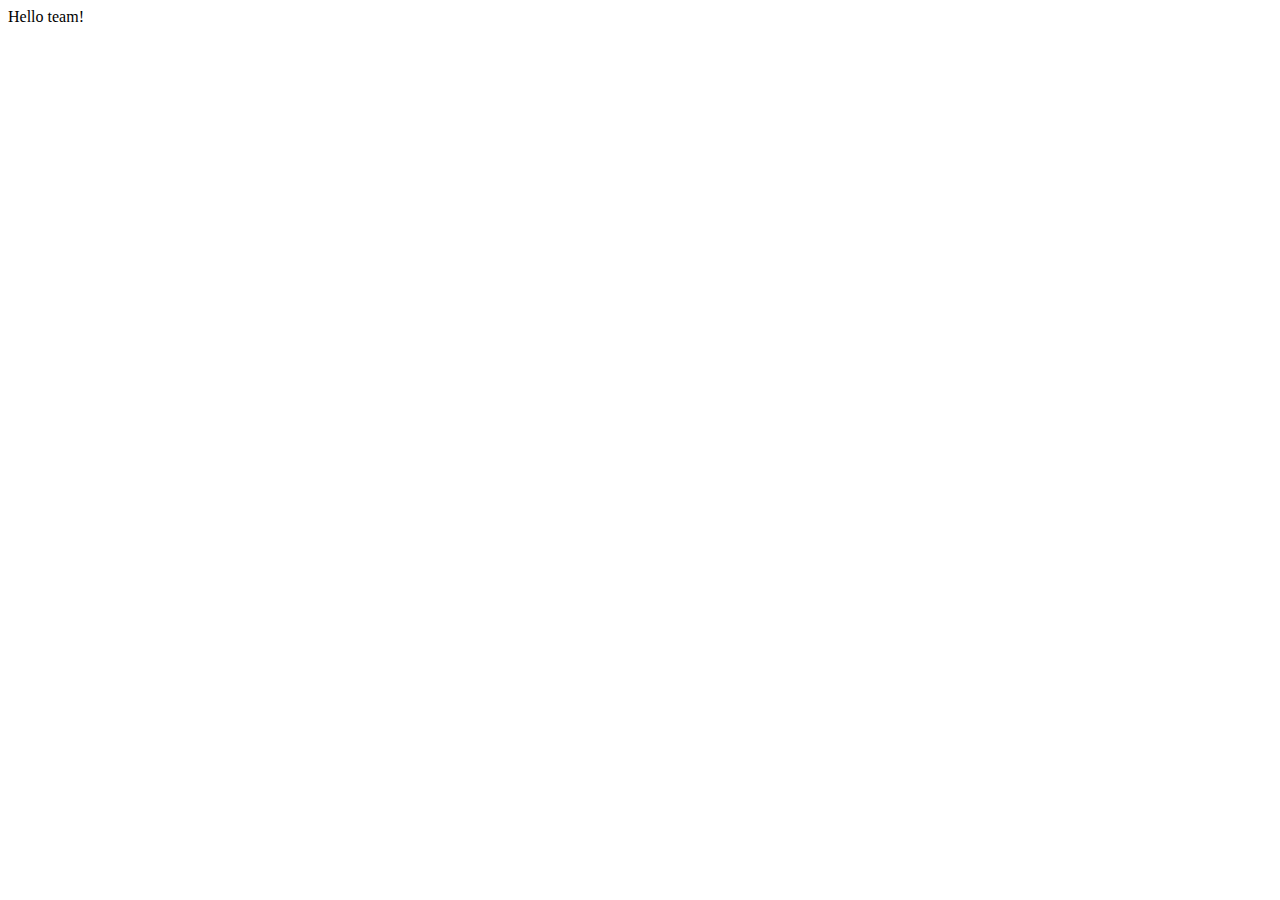
==== index.html @ b63b1b5c "Add index.html" ====
<!DOCTYPE html>
<html lang="en">
  <head>
    <meta charset="UTF-8" />
    <meta name="viewport" content="width=device-width, initial-scale=1.0" />
    <title>Document</title>
  </head>
  <body>
    Hello team!
  </body>
</html>
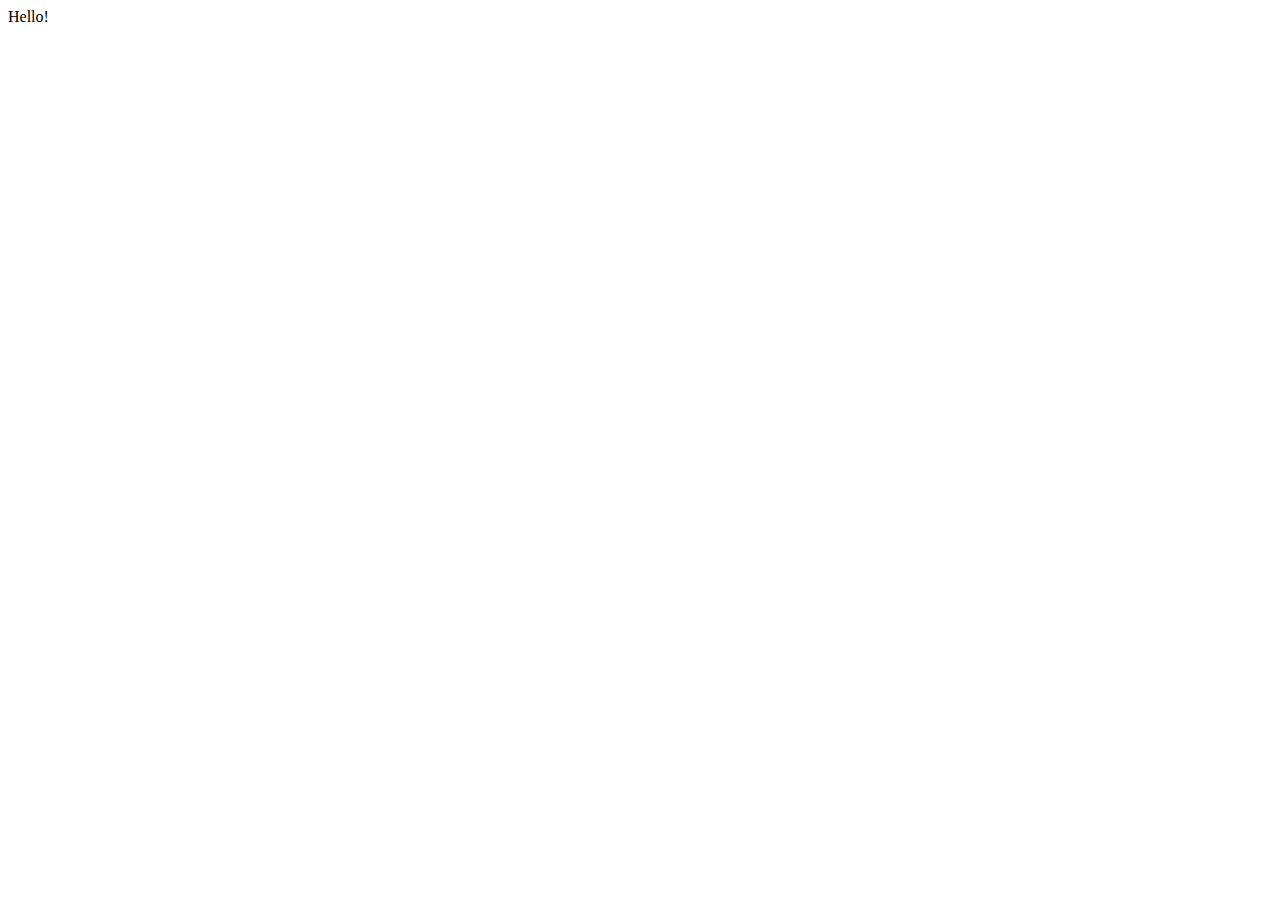
==== commit d4339f37: "Add index.html" ====
--- a/index.html
+++ b/index.html
@@ -1,11 +1,11 @@
 <!DOCTYPE html>
 <html lang="en">
-  <head>
-    <meta charset="UTF-8" />
-    <meta name="viewport" content="width=device-width, initial-scale=1.0" />
+<head>
+    <meta charset="UTF-8">
+    <meta name="viewport" content="width=device-width, initial-scale=1.0">
     <title>Document</title>
-  </head>
-  <body>
-    Hello team!
-  </body>
-</html>
+</head>
+<body>
+    Hello!
+</body>
+</html>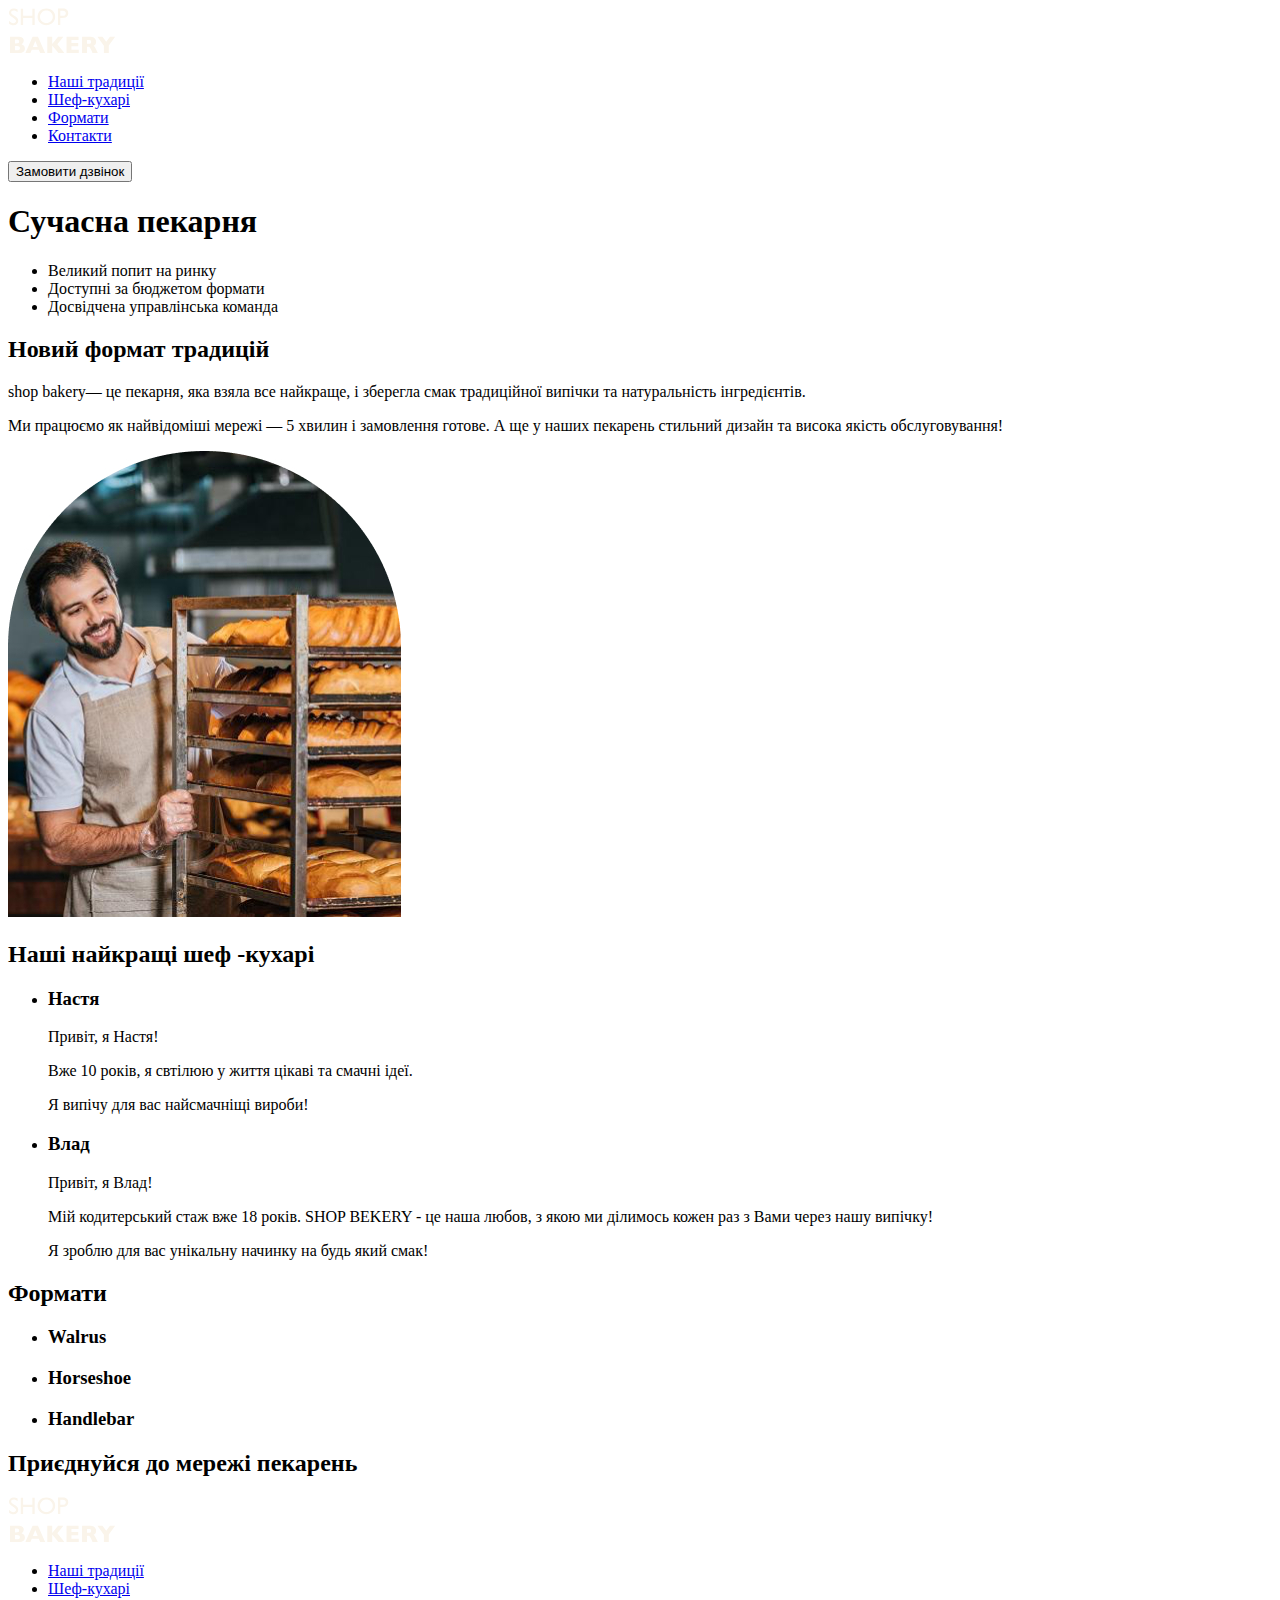
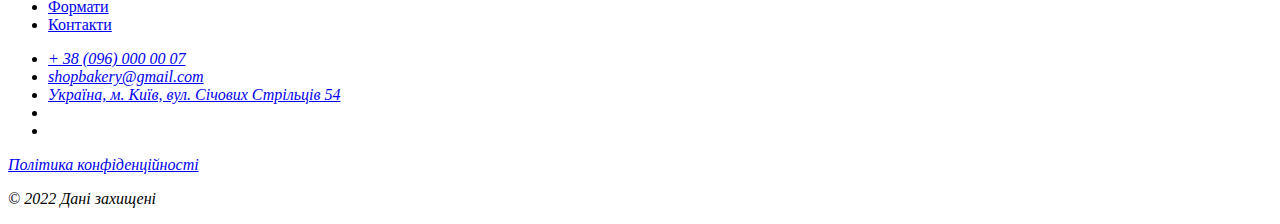
==== commit b33fe1cc: "Update index.html and add images" ====
--- a/index.html
+++ b/index.html
@@ -1,11 +1,139 @@
 <!DOCTYPE html>
-<html lang="en">
-<head>
-    <meta charset="UTF-8">
-    <meta name="viewport" content="width=device-width, initial-scale=1.0">
-    <title>Document</title>
-</head>
-<body>
-    Hello!
-</body>
-</html>+<html lang="uk">
+  <head>
+    <meta charset="UTF-8" />
+    <meta name="viewport" content="width=device-width, initial-scale=1.0" />
+    <title>Сучасна пекарня</title>
+  </head>
+  <body>
+    <header>
+      <nav>
+        <a href="#">
+          <img src="./images/logo.svg" alt="Логотип сучасної пекарні" />
+        </a>
+
+        <ul>
+          <li><a href="#">Наші традиції</a></li>
+          <li><a href="#">Шеф-кухарі</a></li>
+          <li><a href="#">Формати</a></li>
+          <li><a href="#">Контакти</a></li>
+        </ul>
+      </nav>
+      <button type="button">Замовити дзвінок</button>
+    </header>
+
+    <main>
+      <section>
+        <h1>Сучасна пекарня</h1>
+      </section>
+      <section>
+        <ul>
+          <li>Великий попит на ринку</li>
+          <li>Доступні за бюджетом формати</li>
+          <li>Досвідчена управлінська команда</li>
+        </ul>
+        <h2>Новий формат традицій</h2>
+        <p>
+          <span>shop bakery</span>— це пекарня, яка взяла все найкраще, і
+          зберегла смак традиційної випічки та натуральність інгредієнтів.
+        </p>
+        <p>
+          Ми працюємо як найвідоміші мережі —
+          <span>5 хвилин і замовлення готове.</span> А ще у наших пекарень
+          стильний дизайн та висока якість обслуговування!
+        </p>
+        <img
+          src="./images/baker-man.jpg"
+          alt="Чоловік пекар дивиться на хліб з посмішкою"
+        />
+      </section>
+      <section>
+        <h2>Наші найкращі шеф -кухарі</h2>
+        <ul>
+          <li>
+            <article>
+              <h3>Настя</h3>
+              <p>Привіт, я Настя!</p>
+              <p>Вже 10 років, я свтілюю у життя цікаві та смачні ідеї.</p>
+              <p>Я випічу для вас найсмачніщі вироби!</p>
+            </article>
+          </li>
+          <li>
+            <article>
+              <h3>Влад</h3>
+              <p>Привіт, я Влад!</p>
+              <p>
+                Мій кодитерський стаж вже 18 років. SHOP BEKERY - це наша любов,
+                з якою ми ділимось кожен раз з Вами через нашу випічку!
+              </p>
+              <p>Я зроблю для вас унікальну начинку на будь який смак!</p>
+            </article>
+          </li>
+        </ul>
+      </section>
+      <section>
+        <h2>Формати</h2>
+        <ul>
+          <li>
+            <article>
+              <h3 lang="en">Walrus</h3>
+            </article>
+          </li>
+          <li>
+            <article>
+              <h3 lang="en">Horseshoe</h3>
+            </article>
+          </li>
+          <li>
+            <article>
+              <h3 lang="en">Handlebar</h3>
+            </article>
+          </li>
+        </ul>
+      </section>
+      <section>
+        <h2>Приєднуйся до мережі пекарень</h2>
+      </section>
+    </main>
+
+    <footer>
+      <nav>
+        <a href="#">
+          <img src="./images/logo.svg" alt="Логотип сучасної пекарні" />
+        </a>
+
+        <ul>
+          <li><a href="#">Наші традиції</a></li>
+          <li><a href="#">Шеф-кухарі</a></li>
+          <li><a href="#">Формати</a></li>
+          <li><a href="#">Контакти</a></li>
+        </ul>
+      </nav>
+      <address>
+        <ul>
+          <li><a href="tell:+380960000007">+ 38 (096) 000 00 07</a></li>
+          <li>
+            <a href="mailto:shopbakery@gmail.com">shopbakery@gmail.com</a>
+          </li>
+          <li>
+            <a href="https://maps.app.goo.gl/4jJMo3dhJYnmSr639" target="_blank"
+              >Україна, м. Київ, вул. Січових Стрільців 54</a
+            >
+          </li>
+          <li>
+            <a href="#">
+              <!-- faceook icon -->
+            </a>
+          </li>
+          <li>
+            <a href="#">
+              <!-- instagram icon -->
+            </a>
+          </li>
+        </ul>
+        <a href="#" target="_blank">Політика конфіденційності</a>
+        <p>© 2022 Дані захищені</p>
+      </address>
+    </footer>
+  </body>
+</html>
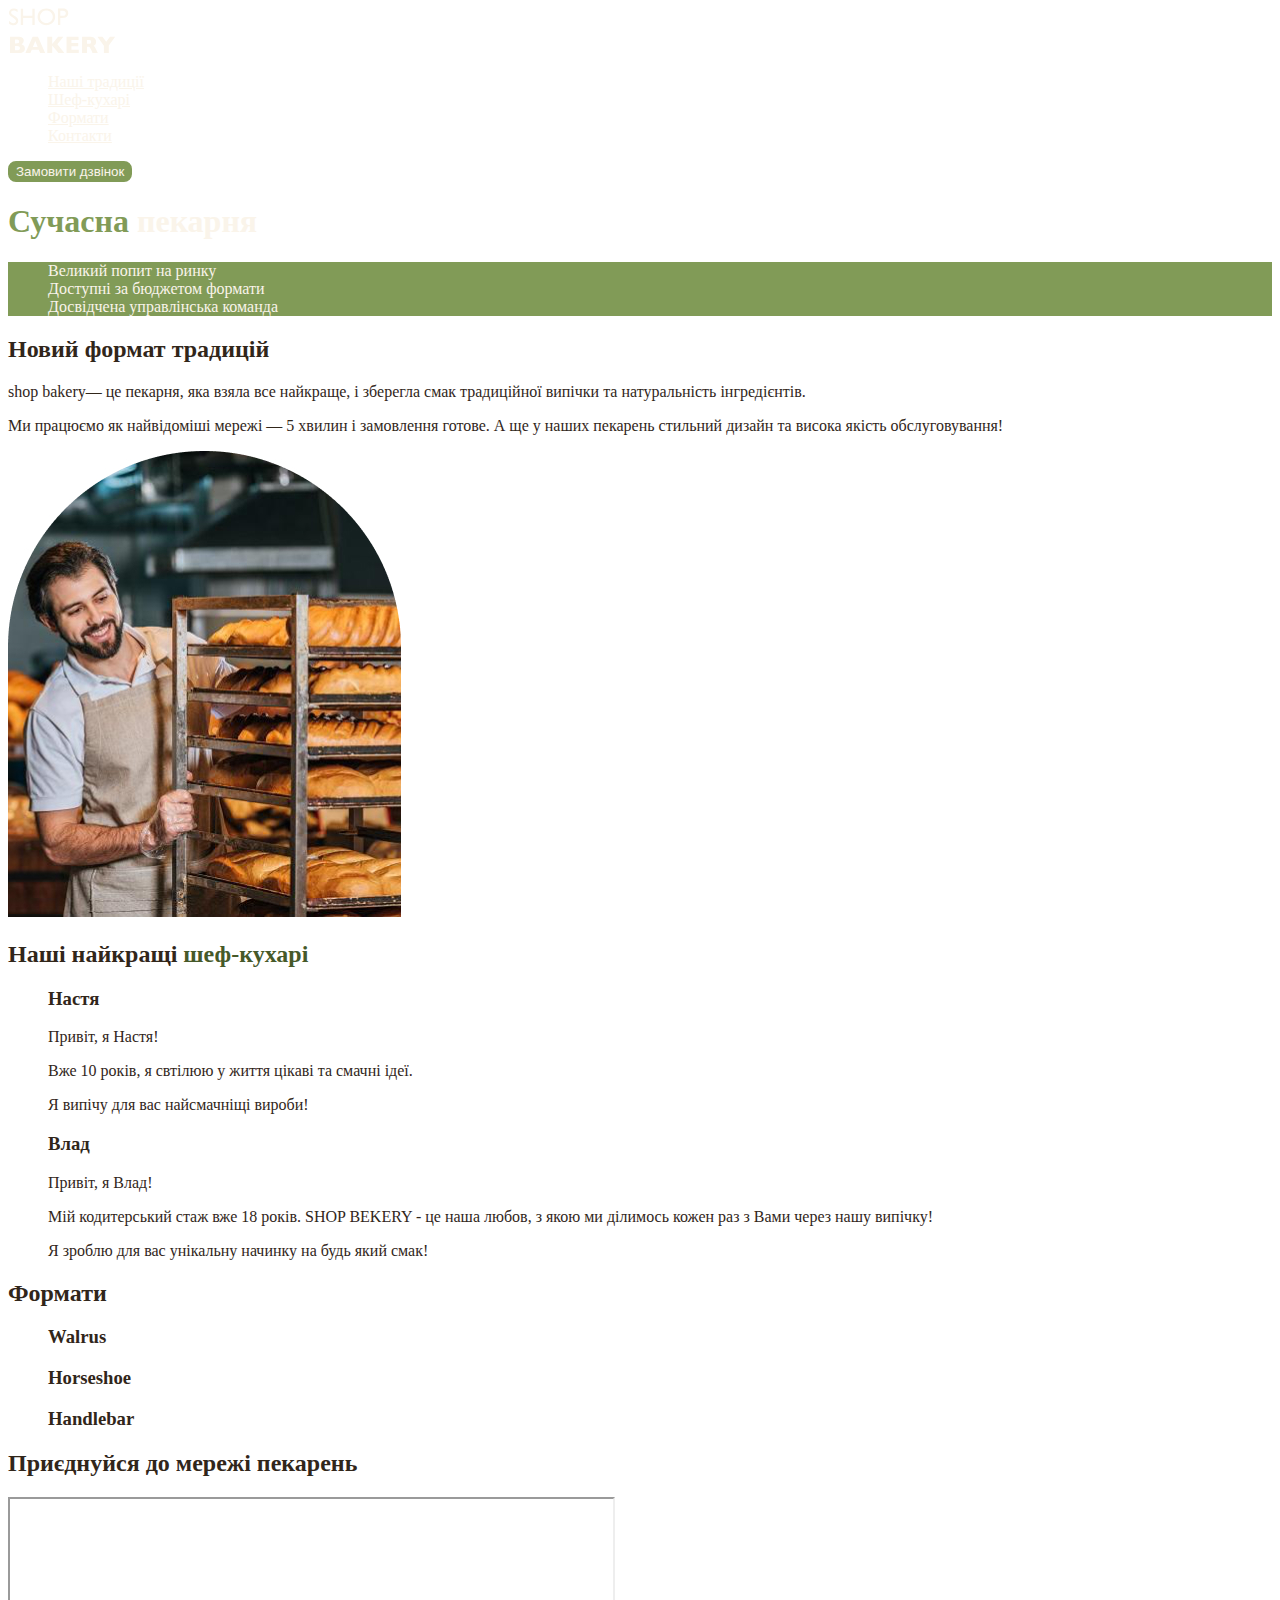
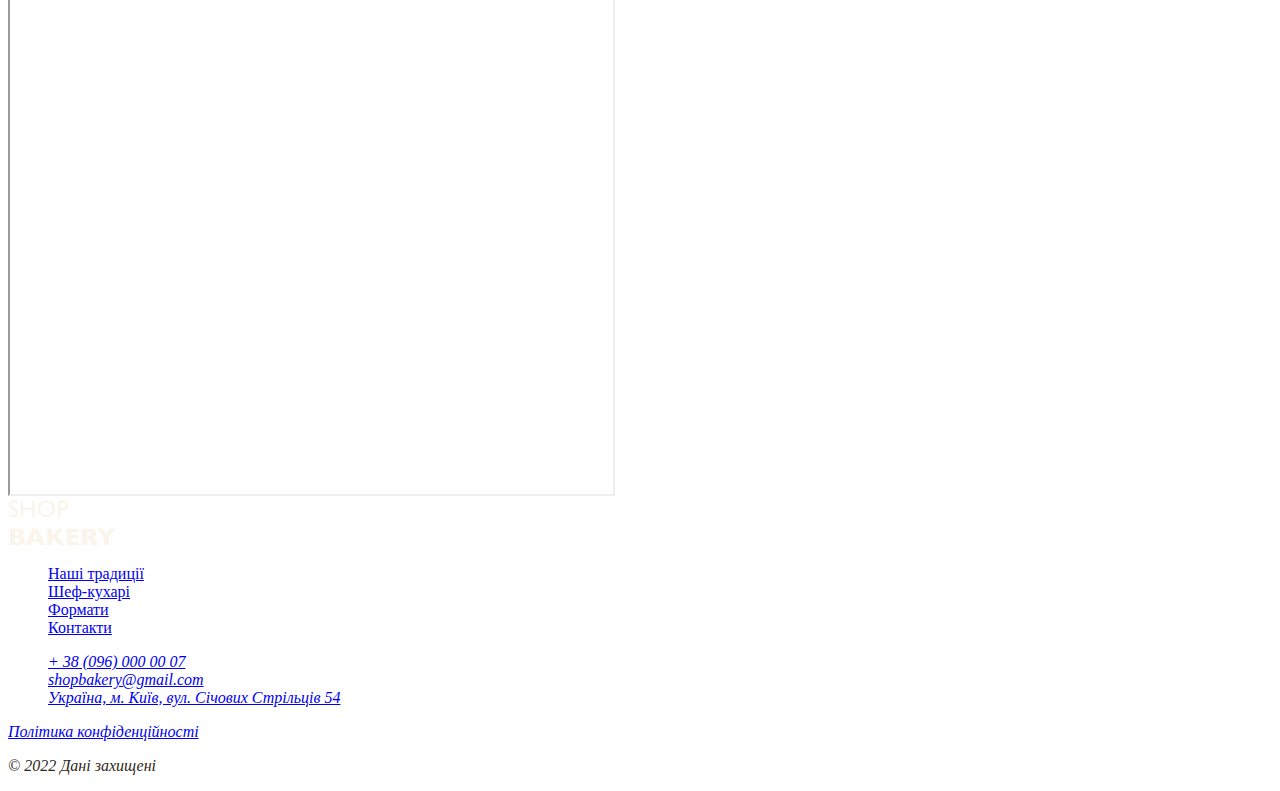
==== commit 53418416: "Add styles.css and css variables" ====
--- a/index.html
+++ b/index.html
@@ -2,37 +2,39 @@
 <html lang="uk">
   <head>
     <meta charset="UTF-8" />
+    <meta http-equiv="X-UA-Compatible" content="IE=edge" />
     <meta name="viewport" content="width=device-width, initial-scale=1.0" />
     <title>Сучасна пекарня</title>
+    <link rel="stylesheet" href="./css/styles.css" />
   </head>
   <body>
     <header>
       <nav>
-        <a href="#">
+        <a href="./index.html">
           <img src="./images/logo.svg" alt="Логотип сучасної пекарні" />
         </a>
 
         <ul>
-          <li><a href="#">Наші традиції</a></li>
-          <li><a href="#">Шеф-кухарі</a></li>
-          <li><a href="#">Формати</a></li>
-          <li><a href="#">Контакти</a></li>
+          <li><a class="link" href="#tradition-section">Наші традиції</a></li>
+          <li><a class="link" href="#chefs-sections">Шеф-кухарі</a></li>
+          <li><a class="link" href="#formats-section">Формати</a></li>
+          <li><a class="link" href="#contacts-sections">Контакти</a></li>
         </ul>
       </nav>
-      <button type="button">Замовити дзвінок</button>
+      <button class="button" type="button">Замовити дзвінок</button>
     </header>
 
     <main>
       <section>
-        <h1>Сучасна пекарня</h1>
+        <h1 class="hero-title"><span class="accent">Сучасна</span> пекарня</h1>
       </section>
-      <section>
-        <ul>
+      <section id="tradition-section">
+        <ul class="advantages-list">
           <li>Великий попит на ринку</li>
           <li>Доступні за бюджетом формати</li>
           <li>Досвідчена управлінська команда</li>
         </ul>
-        <h2>Новий формат традицій</h2>
+        <h2 class="section-title">Новий формат традицій</h2>
         <p>
           <span>shop bakery</span>— це пекарня, яка взяла все найкраще, і
           зберегла смак традиційної випічки та натуральність інгредієнтів.
@@ -47,8 +49,10 @@
           alt="Чоловік пекар дивиться на хліб з посмішкою"
         />
       </section>
-      <section>
-        <h2>Наші найкращі шеф -кухарі</h2>
+      <section id="chefs-sections">
+        <h2 class="section-title">
+          Наші найкращі <span class="accent">шеф-кухарі</span>
+        </h2>
         <ul>
           <li>
             <article>
@@ -71,8 +75,8 @@
           </li>
         </ul>
       </section>
-      <section>
-        <h2>Формати</h2>
+      <section id="formats-section">
+        <h2 class="section-title">Формати</h2>
         <ul>
           <li>
             <article>
@@ -91,8 +95,16 @@
           </li>
         </ul>
       </section>
-      <section>
-        <h2>Приєднуйся до мережі пекарень</h2>
+      <section id="contacts-sections">
+        <h2 class="section-title">Приєднуйся до мережі пекарень</h2>
+        <iframe
+          src="https://www.google.com/maps/embed?pb=!1m18!1m12!1m3!1d2540.1640531314047!2d30.491233500000003!3d50.4566697!2m3!1f0!2f0!3f0!3m2!1i1024!2i768!4f13.1!3m3!1m2!1s0x40d4ce637bfe1717%3A0x5370c2254ad1b952!2z0YPQuy4g0KHQtdGH0LXQstGL0YUg0KHRgtGA0LXQu9GM0YbQvtCyLCA1NCwg0JrQuNC10LIsINCj0LrRgNCw0LjQvdCwLCAwMjAwMA!5e0!3m2!1sru!2suk!4v1707911114321!5m2!1sru!2suk"
+          width="603"
+          height="595"
+          allowfullscreen=""
+          loading="lazy"
+          referrerpolicy="no-referrer-when-downgrade"
+        ></iframe>
       </section>
     </main>
 
@@ -132,7 +144,7 @@
           </li>
         </ul>
         <a href="#" target="_blank">Політика конфіденційності</a>
-        <p>© 2022 Дані захищені</p>
+        <p>&copy; 2022 Дані захищені</p>
       </address>
     </footer>
   </body>
--- a/css/styles.css
+++ b/css/styles.css
@@ -0,0 +1,56 @@
+:root {
+  --color-primary-dark: #31261a;
+  --color-primary-light: #faf4ea;
+  --color-brand-dark: #465929;
+  --color-brand-light: #819b57;
+}
+
+/* Base */
+body {
+  color: var(--color-primary-dark);
+}
+ul {
+  list-style-type: none;
+}
+
+/* Button */
+.button {
+  color: var(--color-primary-light);
+  background-color: var(--color-brand-light);
+  border: 2px solid var(--color-brand-light);
+  border-radius: 8px;
+  cursor: pointer;
+}
+
+.button:hover {
+  color: var(--color-brand-dark);
+  background-color: transparent;
+}
+
+/* Link */
+.link {
+  color: var(--color-primary-light);
+}
+
+.link:hover {
+  color: var(--color-brand-light);
+}
+
+/* Hero section */
+.hero-title {
+  color: var(--color-primary-light);
+}
+
+.hero-title .accent {
+  color: var(--color-brand-light);
+}
+
+/* Advantages section */
+.advantages-list {
+  color: var(--color-primary-light);
+  background: var(--color-brand-light);
+}
+
+.section-title .accent {
+  color: var(--color-brand-dark);
+}
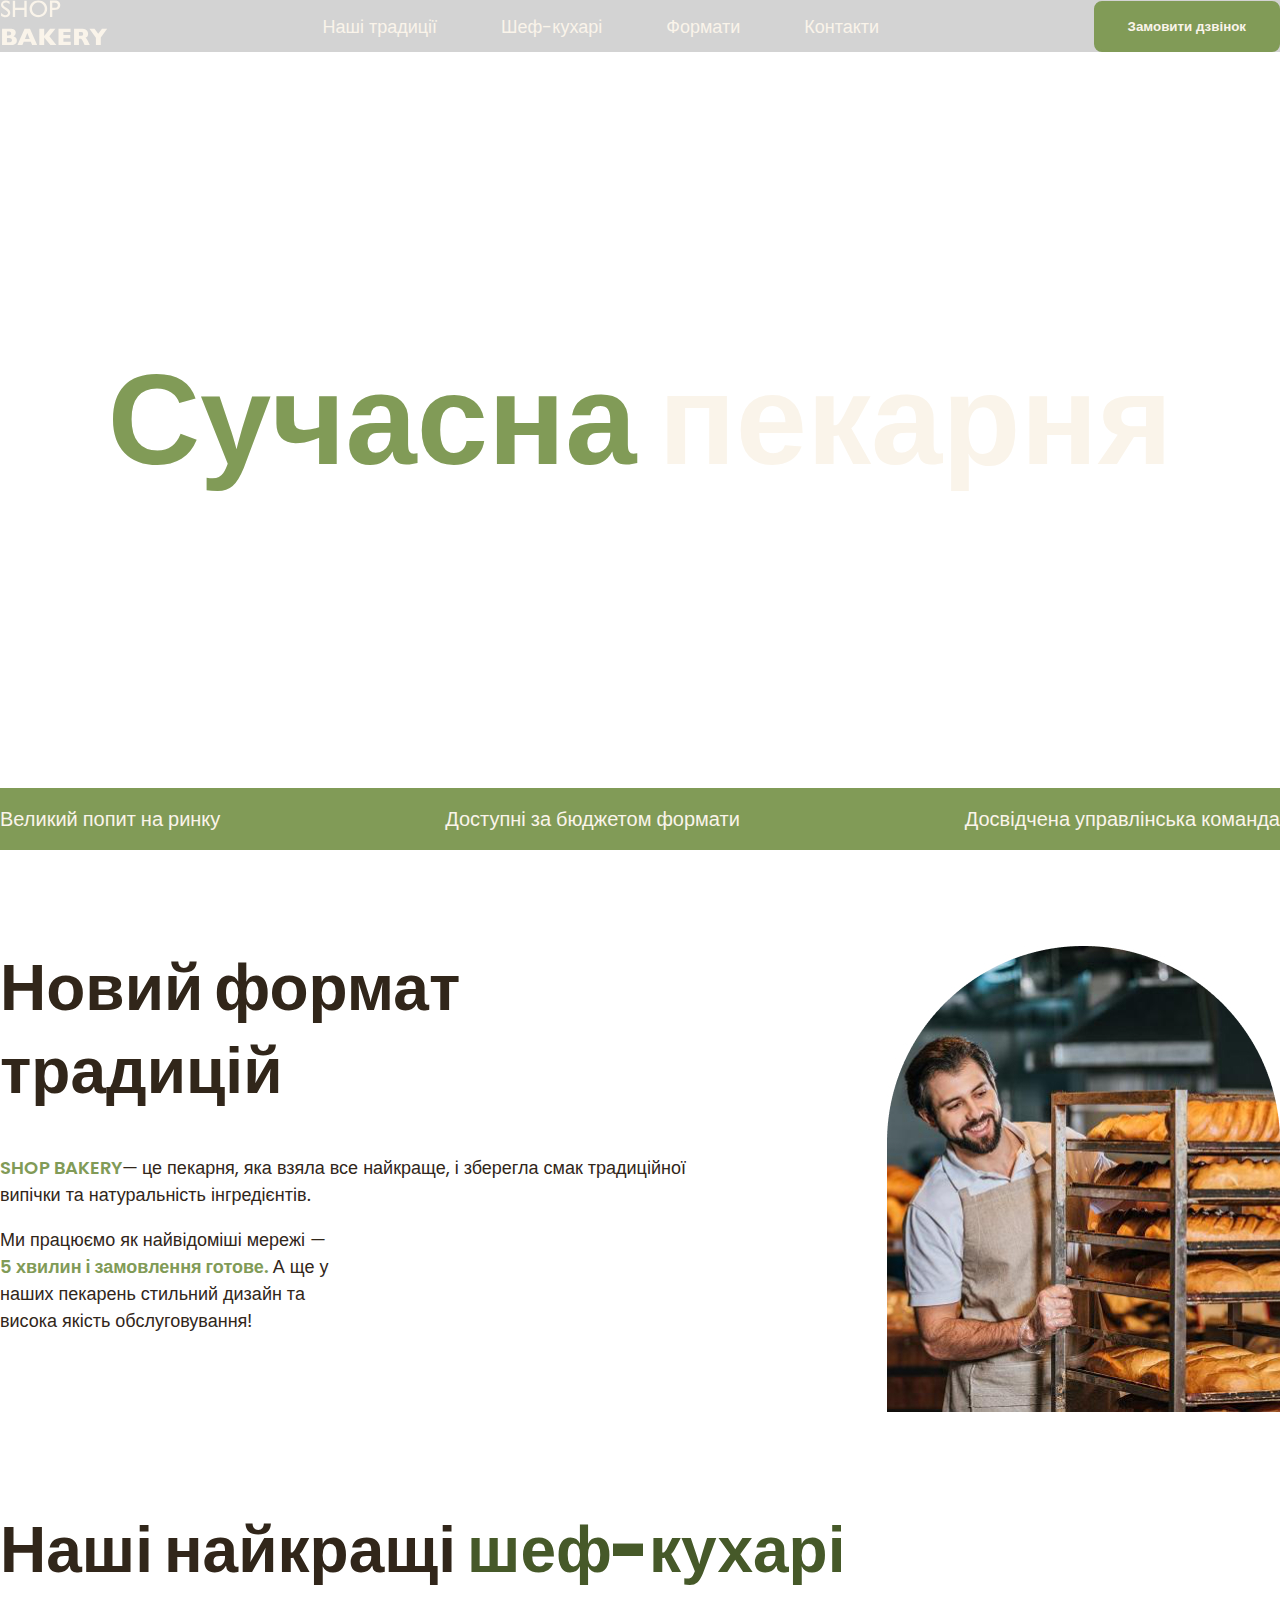
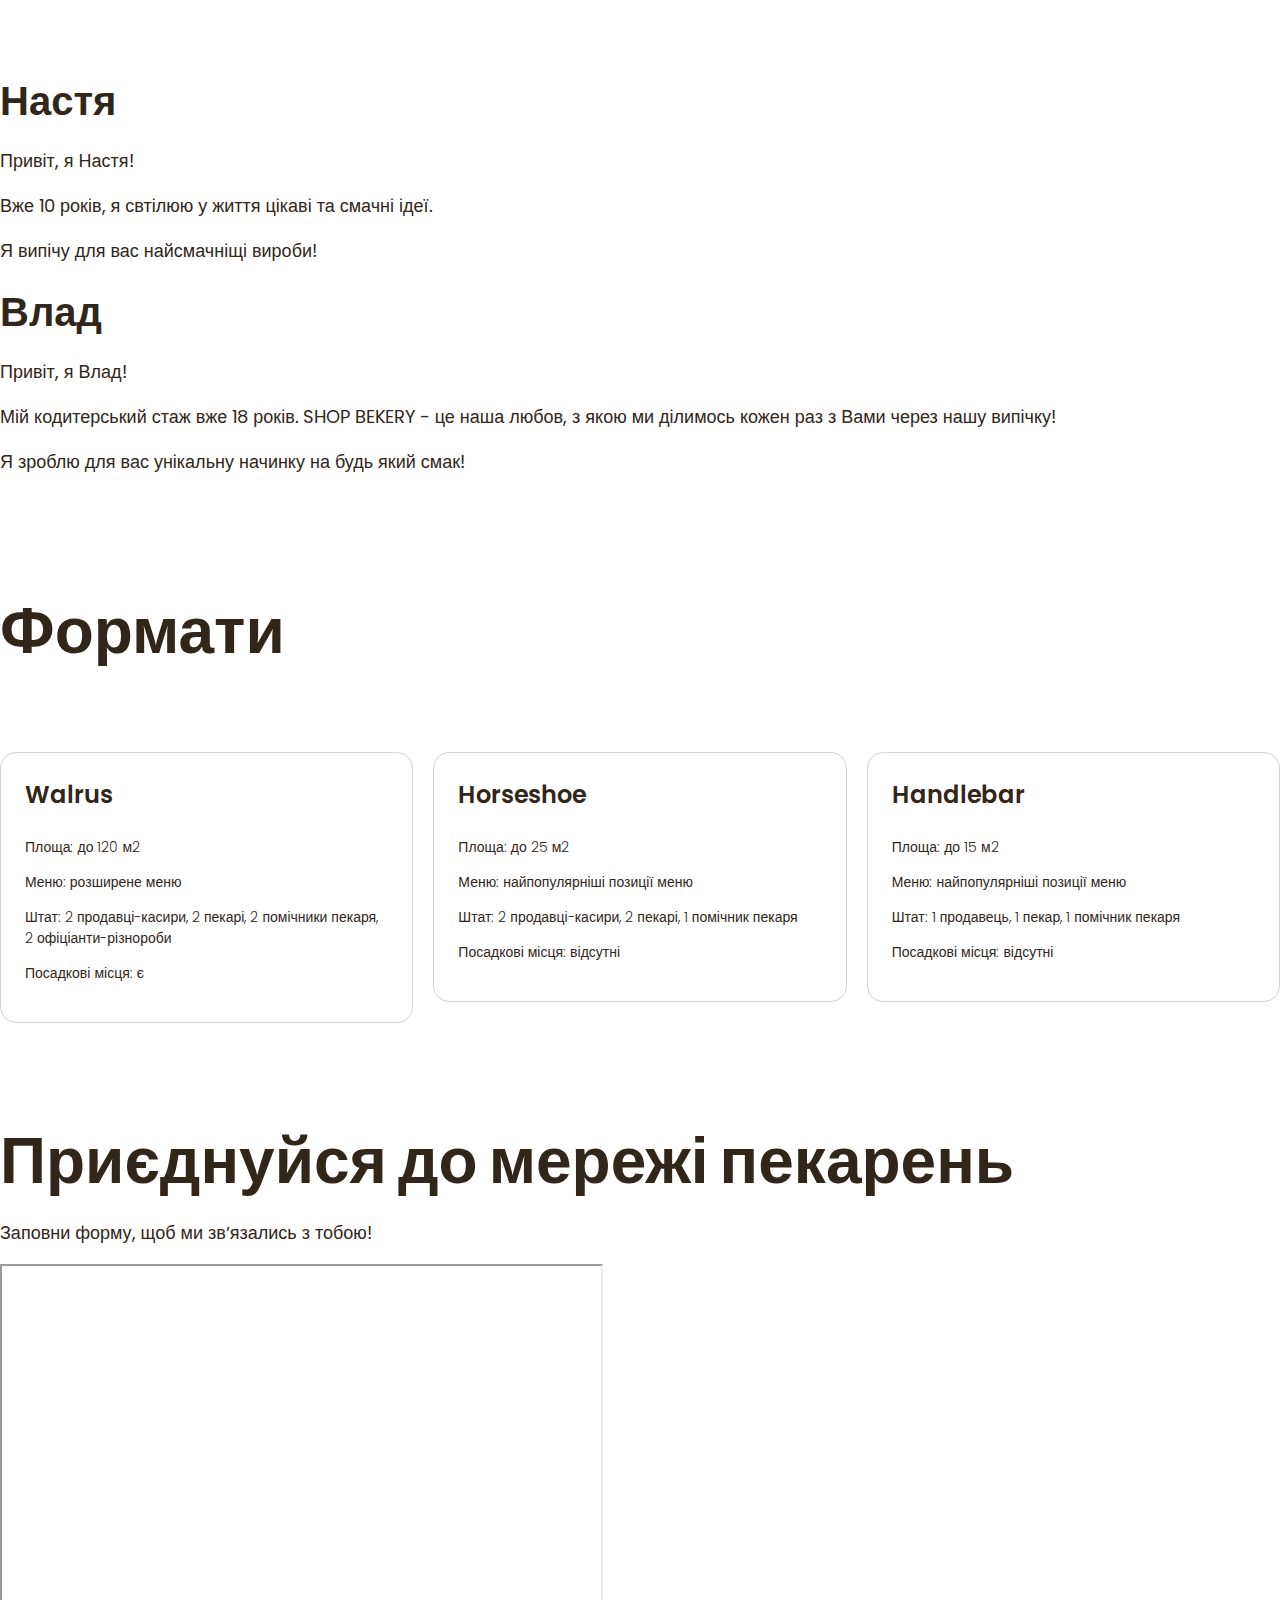
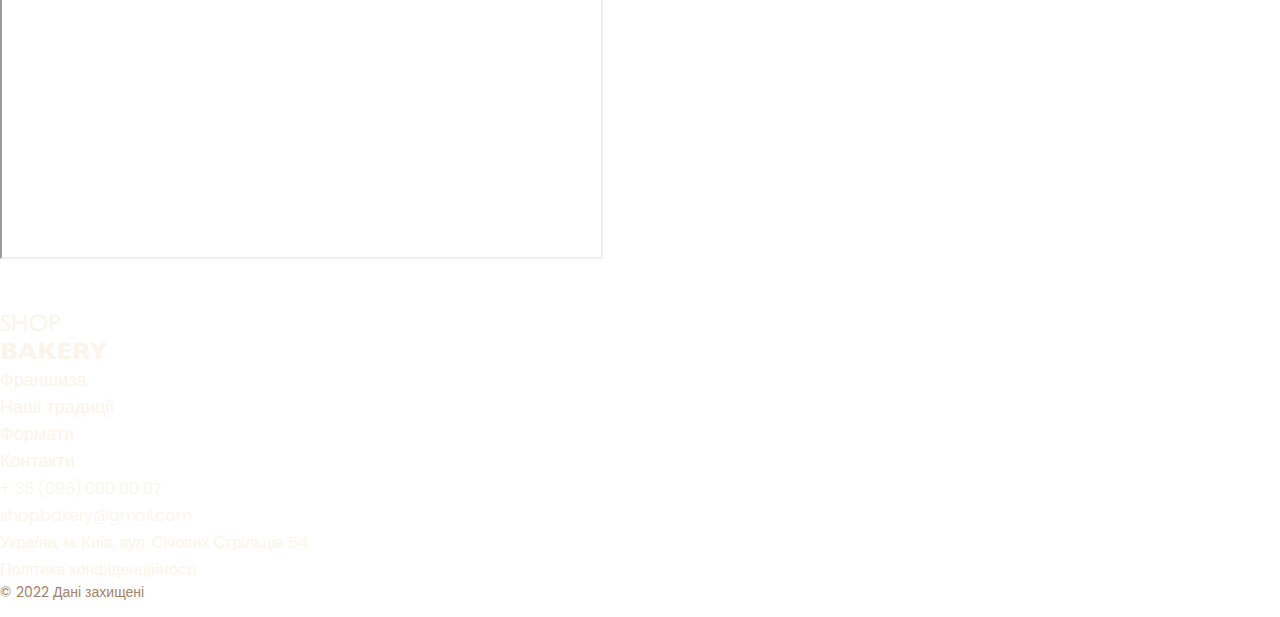
==== commit cdaca507: "Lesson 8. Add Test fails, add Flex box" ====
--- a/index.html
+++ b/index.html
@@ -5,147 +5,228 @@
     <meta http-equiv="X-UA-Compatible" content="IE=edge" />
     <meta name="viewport" content="width=device-width, initial-scale=1.0" />
     <title>Сучасна пекарня</title>
+
+    <!-- Styles -->
     <link rel="stylesheet" href="./css/styles.css" />
   </head>
   <body>
-    <header>
-      <nav>
-        <a href="./index.html">
-          <img src="./images/logo.svg" alt="Логотип сучасної пекарні" />
-        </a>
-
-        <ul>
-          <li><a class="link" href="#tradition-section">Наші традиції</a></li>
-          <li><a class="link" href="#chefs-sections">Шеф-кухарі</a></li>
-          <li><a class="link" href="#formats-section">Формати</a></li>
-          <li><a class="link" href="#contacts-sections">Контакти</a></li>
-        </ul>
-      </nav>
-      <button class="button" type="button">Замовити дзвінок</button>
+    <header class="header">
+      <div class="container">
+        <div class="haeder-container">
+          <nav class="header-nav">
+            <a href="./index.html">
+              <img src="./images/logo.svg" alt="Логотип сучасної пекарні" />
+            </a>
+
+            <ul class="header-menu">
+              <li class="">
+                <a class="link" href="#traditions-section">Наші традиції</a>
+              </li>
+              <li class="">
+                <a class="link" href="#chefs-sections">Шеф-кухарі</a>
+              </li>
+              <li class="">
+                <a class="link" href="#formats-section">Формати</a>
+              </li>
+              <li class="">
+                <a class="link" href="#contacts-sections">Контакти</a>
+              </li>
+            </ul>
+          </nav>
+          <button class="button" type="button">Замовити дзвінок</button>
+        </div>
+      </div>
     </header>
 
     <main>
-      <section>
-        <h1 class="hero-title"><span class="accent">Сучасна</span> пекарня</h1>
-      </section>
-      <section id="tradition-section">
-        <ul class="advantages-list">
-          <li>Великий попит на ринку</li>
-          <li>Доступні за бюджетом формати</li>
-          <li>Досвідчена управлінська команда</li>
-        </ul>
-        <h2 class="section-title">Новий формат традицій</h2>
-        <p>
-          <span>shop bakery</span>— це пекарня, яка взяла все найкраще, і
-          зберегла смак традиційної випічки та натуральність інгредієнтів.
-        </p>
-        <p>
-          Ми працюємо як найвідоміші мережі —
-          <span>5 хвилин і замовлення готове.</span> А ще у наших пекарень
-          стильний дизайн та висока якість обслуговування!
-        </p>
-        <img
-          src="./images/baker-man.jpg"
-          alt="Чоловік пекар дивиться на хліб з посмішкою"
-        />
-      </section>
-      <section id="chefs-sections">
-        <h2 class="section-title">
-          Наші найкращі <span class="accent">шеф-кухарі</span>
-        </h2>
-        <ul>
-          <li>
-            <article>
-              <h3>Настя</h3>
-              <p>Привіт, я Настя!</p>
-              <p>Вже 10 років, я свтілюю у життя цікаві та смачні ідеї.</p>
-              <p>Я випічу для вас найсмачніщі вироби!</p>
-            </article>
-          </li>
-          <li>
-            <article>
-              <h3>Влад</h3>
-              <p>Привіт, я Влад!</p>
-              <p>
-                Мій кодитерський стаж вже 18 років. SHOP BEKERY - це наша любов,
-                з якою ми ділимось кожен раз з Вами через нашу випічку!
+      <section class="hero-section">
+        <div class="container">
+          <h1 class="hero-title">
+            <span class="accent">Сучасна</span> пекарня
+          </h1>
+        </div>
+      </section>
+
+      <section class="advantages-section">
+        <div class="container">
+          <h2 class="visually-hidden">Наші переваги</h2>
+          <ul class="advantages-list">
+            <li class="advantages-item">Великий попит на ринку</li>
+            <li class="advantages-item">Доступні за бюджетом формати</li>
+            <li class="advantages-item">Досвідчена управлінська команда</li>
+          </ul>
+        </div>
+      </section>
+
+      <section class="traditions-section section" id="traditions-section">
+        <div class="container">
+          <div class="traditions-container">
+            <div class="traditions-content">
+              <h2 class="traditions-title section-title">
+                Новий формат традицій
+              </h2>
+              <p class="traditions-text">
+                <span class="brand uppercase">shop bakery</span>— це пекарня,
+                яка взяла все найкраще, і зберегла смак традиційної випічки та
+                натуральність інгредієнтів.
               </p>
-              <p>Я зроблю для вас унікальну начинку на будь який смак!</p>
-            </article>
-          </li>
-        </ul>
-      </section>
-      <section id="formats-section">
-        <h2 class="section-title">Формати</h2>
-        <ul>
-          <li>
-            <article>
-              <h3 lang="en">Walrus</h3>
-            </article>
-          </li>
-          <li>
-            <article>
-              <h3 lang="en">Horseshoe</h3>
-            </article>
-          </li>
-          <li>
-            <article>
-              <h3 lang="en">Handlebar</h3>
-            </article>
-          </li>
-        </ul>
-      </section>
-      <section id="contacts-sections">
-        <h2 class="section-title">Приєднуйся до мережі пекарень</h2>
-        <iframe
-          src="https://www.google.com/maps/embed?pb=!1m18!1m12!1m3!1d2540.1640531314047!2d30.491233500000003!3d50.4566697!2m3!1f0!2f0!3f0!3m2!1i1024!2i768!4f13.1!3m3!1m2!1s0x40d4ce637bfe1717%3A0x5370c2254ad1b952!2z0YPQuy4g0KHQtdGH0LXQstGL0YUg0KHRgtGA0LXQu9GM0YbQvtCyLCA1NCwg0JrQuNC10LIsINCj0LrRgNCw0LjQvdCwLCAwMjAwMA!5e0!3m2!1sru!2suk!4v1707911114321!5m2!1sru!2suk"
-          width="603"
-          height="595"
-          allowfullscreen=""
-          loading="lazy"
-          referrerpolicy="no-referrer-when-downgrade"
-        ></iframe>
+              <p class="traditions-text limited">
+                Ми працюємо як найвідоміші мережі —
+                <span class="brand">5 хвилин і замовлення готове.</span>
+                А ще у наших пекарень стильний дизайн та висока якість
+                обслуговування!
+              </p>
+            </div>
+            <img
+              src="./images/baker-man.jpg"
+              alt="Чоловік пекар дивиться на хліб з посмішкою"
+            />
+          </div>
+        </div>
+      </section>
+
+      <section class="section" id="chefs-sections">
+        <div class="container">
+          <h2 class="chefs-title section-title">
+            Наші найкращі <span class="accent">шеф-кухарі</span>
+          </h2>
+          <ul>
+            <li>
+              <article>
+                <h3 class="chef-title">Настя</h3>
+                <p>Привіт, я Настя!</p>
+                <p>Вже 10 років, я свтілюю у життя цікаві та смачні ідеї.</p>
+                <p>Я випічу для вас найсмачніщі вироби!</p>
+              </article>
+            </li>
+            <li>
+              <article>
+                <h3 class="chef-title">Влад</h3>
+                <p>Привіт, я Влад!</p>
+                <p>
+                  Мій кодитерський стаж вже 18 років. SHOP BEKERY - це наша
+                  любов, з якою ми ділимось кожен раз з Вами через нашу випічку!
+                </p>
+                <p>Я зроблю для вас унікальну начинку на будь який смак!</p>
+              </article>
+            </li>
+          </ul>
+        </div>
+      </section>
+
+      <section class="section" id="formats-section">
+        <div class="container">
+          <h2 class="formats-title section-title">Формати</h2>
+          <ul class="formats-list">
+            <li class="formats-item">
+              <article class="format-card">
+                <h3 class="format-title" lang="en">Walrus</h3>
+                <div class="format-text">
+                  <p>Площа: до 120 м2</p>
+                  <p>Меню: розширене меню</p>
+                  <p>
+                    Штат: 2 продавці-касири, 2 пекарі, 2 помічники пекаря, 2
+                    офіціанти-різнороби
+                  </p>
+                  <p>Посадкові місця: є</p>
+                </div>
+              </article>
+            </li>
+            <li class="formats-item">
+              <article class="format-card">
+                <h3 class="format-title" lang="en">Horseshoe</h3>
+                <div class="format-text">
+                  <p>Площа: до 25 м2</p>
+                  <p>Меню: найпопулярніші позиції меню</p>
+                  <p>Штат: 2 продавці-касири, 2 пекарі, 1 помічник пекаря</p>
+                  <p>Посадкові місця: відсутні</p>
+                </div>
+              </article>
+            </li>
+            <li class="formats-item">
+              <article class="format-card">
+                <h3 class="format-title" lang="en">Handlebar</h3>
+                <div class="format-text">
+                  <p>Площа: до 15 м2</p>
+                  <p>Меню: найпопулярніші позиції меню</p>
+                  <p>Штат: 1 продавець, 1 пекар, 1 помічник пекаря</p>
+                  <p>Посадкові місця: відсутні</p>
+                </div>
+              </article>
+            </li>
+          </ul>
+        </div>
+      </section>
+
+      <section class="section" id="contacts-sections">
+        <div class="container">
+          <h2 class="contact-title section-title">
+            Приєднуйся до мережі пекарень
+          </h2>
+          <p>Заповни форму, щоб ми звʼязались з тобою!</p>
+          <iframe
+            src="https://www.google.com/maps/embed?pb=!1m18!1m12!1m3!1d2540.1640531314047!2d30.491233500000003!3d50.4566697!2m3!1f0!2f0!3f0!3m2!1i1024!2i768!4f13.1!3m3!1m2!1s0x40d4ce637bfe1717%3A0x5370c2254ad1b952!2z0YPQuy4g0KHQtdGH0LXQstGL0YUg0KHRgtGA0LXQu9GM0YbQvtCyLCA1NCwg0JrQuNC10LIsINCj0LrRgNCw0LjQvdCwLCAwMjAwMA!5e0!3m2!1sru!2suk!4v1707911114321!5m2!1sru!2suk"
+            width="603"
+            height="595"
+            allowfullscreen=""
+            loading="lazy"
+            referrerpolicy="no-referrer-when-downgrade"
+          ></iframe>
+        </div>
       </section>
     </main>
 
     <footer>
-      <nav>
-        <a href="#">
-          <img src="./images/logo.svg" alt="Логотип сучасної пекарні" />
-        </a>
-
-        <ul>
-          <li><a href="#">Наші традиції</a></li>
-          <li><a href="#">Шеф-кухарі</a></li>
-          <li><a href="#">Формати</a></li>
-          <li><a href="#">Контакти</a></li>
-        </ul>
-      </nav>
-      <address>
-        <ul>
-          <li><a href="tell:+380960000007">+ 38 (096) 000 00 07</a></li>
-          <li>
-            <a href="mailto:shopbakery@gmail.com">shopbakery@gmail.com</a>
-          </li>
-          <li>
-            <a href="https://maps.app.goo.gl/4jJMo3dhJYnmSr639" target="_blank"
-              >Україна, м. Київ, вул. Січових Стрільців 54</a
-            >
-          </li>
-          <li>
-            <a href="#">
-              <!-- faceook icon -->
-            </a>
-          </li>
-          <li>
-            <a href="#">
-              <!-- instagram icon -->
-            </a>
-          </li>
-        </ul>
-        <a href="#" target="_blank">Політика конфіденційності</a>
-        <p>&copy; 2022 Дані захищені</p>
-      </address>
+      <div class="container">
+        <nav>
+          <a href="#">
+            <img src="./images/logo.svg" alt="Логотип сучасної пекарні" />
+          </a>
+
+          <ul>
+            <li><a class="link" href="#">Франшиза</a></li>
+            <li><a class="link" href="#">Наші традиції</a></li>
+            <li><a class="link" href="#">Формати</a></li>
+            <li><a class="link" href="#">Контакти</a></li>
+          </ul>
+        </nav>
+        <address>
+          <ul>
+            <li>
+              <a class="address-link" href="tell:+380960000007"
+                >+ 38 (096) 000 00 07</a
+              >
+            </li>
+            <li>
+              <a class="address-link" href="mailto:shopbakery@gmail.com"
+                >shopbakery@gmail.com</a
+              >
+            </li>
+            <li>
+              <a
+                class="address-link"
+                href="https://maps.app.goo.gl/4jJMo3dhJYnmSr639"
+                target="_blank"
+                >Україна, м. Київ, вул. Січових Стрільців 54</a
+              >
+            </li>
+            <li>
+              <a href="#">
+                <!-- faceook icon -->
+              </a>
+            </li>
+            <li>
+              <a href="#">
+                <!-- instagram icon -->
+              </a>
+            </li>
+          </ul>
+          <a class="address-link" href="#" target="_blank"
+            >Політика конфіденційності</a
+          >
+          <p class="address-copyright">&copy; 2022 Дані захищені</p>
+        </address>
+      </div>
     </footer>
   </body>
 </html>
--- a/css/styles.css
+++ b/css/styles.css
@@ -1,3 +1,28 @@
+@font-face {
+  font-display: swap;
+  font-family: 'Poppins';
+  font-weight: 300;
+  src: url('../fonts/poppins-v20-latin-300.woff2') format('woff2');
+}
+@font-face {
+  font-display: swap;
+  font-family: 'Poppins';
+  font-weight: 400;
+  src: url('../fonts/poppins-v20-latin-regular.woff2') format('woff2');
+}
+@font-face {
+  font-display: swap;
+  font-family: 'Poppins';
+  font-weight: 600;
+  src: url('../fonts/poppins-v20-latin-600.woff2') format('woff2');
+}
+@font-face {
+  font-display: swap;
+  font-family: 'Poppins';
+  font-weight: 900;
+  src: url('../fonts/poppins-v20-latin-900.woff2') format('woff2');
+}
+
 :root {
   --color-primary-dark: #31261a;
   --color-primary-light: #faf4ea;
@@ -6,16 +31,63 @@
 }
 
 /* Base */
+* {
+  box-sizing: border-box;
+}
+
 body {
   color: var(--color-primary-dark);
-}
+  font-family: 'Poppins', sans-serif;
+  font-size: 18px;
+  font-weight: 400;
+  line-height: 1.5;
+  margin: 0;
+}
+
+h1,
+h2,
+h3,
+h4,
+h5,
+h6,
+p {
+  margin-top: 0;
+}
+
+address {
+  font-style: normal;
+}
+
 ul {
+  margin: 0;
+  padding: 0;
   list-style-type: none;
+}
+
+.visually-hidden {
+  position: absolute;
+  left: -10000px;
+  top: auto;
+  width: 1px;
+  height: 1px;
+  overflow: hidden;
+}
+
+.section {
+  padding: 48px 0;
+}
+
+.container {
+  width: 100%;
+  max-width: 1288px;
+  margin: 0 auto;
 }
 
 /* Button */
 .button {
-  color: var(--color-primary-light);
+  padding: 16px 32px;
+  color: var(--color-primary-light);
+  font-weight: 600;
   background-color: var(--color-brand-light);
   border: 2px solid var(--color-brand-light);
   border-radius: 8px;
@@ -30,15 +102,46 @@
 /* Link */
 .link {
   color: var(--color-primary-light);
+  text-decoration: none;
 }
 
 .link:hover {
   color: var(--color-brand-light);
 }
 
+/* Heder */
+.header {
+  background-color: lightgray;
+}
+.haeder-container {
+  display: flex;
+  align-items: center;
+  gap: 40px;
+}
+.header-nav {
+  display: flex;
+  align-items: center;
+  flex-grow: 1;
+  gap: 40px;
+}
+
+.header-menu {
+  display: flex;
+  gap: 64px;
+  flex-grow: 1;
+  justify-content: center;
+}
+
 /* Hero section */
+.hero-section {
+  padding: 272px 0;
+}
 .hero-title {
-  color: var(--color-primary-light);
+  margin-bottom: 0;
+  color: var(--color-primary-light);
+  text-align: center;
+  font-size: 128px;
+  font-weight: 900;
 }
 
 .hero-title .accent {
@@ -46,11 +149,124 @@
 }
 
 /* Advantages section */
+.advantages-section {
+  padding: 16px 0;
+  background: var(--color-brand-light);
+}
+
 .advantages-list {
-  color: var(--color-primary-light);
-  background: var(--color-brand-light);
+  display: flex;
+  justify-content: space-between;
+  gap: 40px;
+}
+
+.advantages-item {
+  font-size: 20px;
+  font-weight: 300;
+  color: var(--color-primary-light);
+}
+
+.section-title {
+  font-size: 64px;
+  font-weight: 900;
+  line-height: 1.3;
 }
 
 .section-title .accent {
   color: var(--color-brand-dark);
 }
+
+/* Traditions section */
+.traditions-section {
+  padding-top: 96px;
+}
+
+.traditions-container {
+  display: flex;
+  justify-content: space-between;
+  gap: 40px;
+}
+
+.traditions-content {
+  max-width: 710px;
+}
+
+.traditions-title {
+  margin-bottom: 42px;
+}
+
+.traditions-text .brand {
+  color: var(--color-brand-light);
+  font-weight: 600;
+}
+
+.traditions-text .uppercase {
+  text-transform: uppercase;
+}
+
+.traditions-text.limited {
+  max-width: 340px;
+}
+
+/* Chefs section */
+.chefs-title {
+  margin-bottom: 80px;
+}
+
+.chef-title {
+  margin-bottom: 16px;
+  font-size: 40px;
+  font-weight: 600;
+}
+
+/* Formats section */
+.formats-list {
+  display: flex;
+  flex-wrap: wrap;
+  gap: 20px;
+}
+
+.formats-item {
+  flex-basis: calc((100% - 40px) / 3);
+}
+
+.format-card {
+  padding: 24px;
+  border: 1px solid lightgray; /*remove*/
+  border-radius: 16px;
+}
+
+.formats-title {
+  margin-bottom: 80px;
+}
+
+.format-title {
+  font-size: 24px;
+  font-weight: 600;
+}
+.format-text {
+  font-size: 14px;
+  font-weight: 300;
+}
+
+/* Contact section */
+.contact-title {
+  margin-bottom: 16px;
+}
+
+/* Footer */
+.address-link {
+  color: var(--color-primary-light);
+  font-size: 16px;
+  font-weight: 300;
+  text-decoration: none;
+}
+
+.address-link:hover {
+  color: var(--color-brand-light);
+}
+
+.address-copyright {
+  font-size: 14px;
+  color: #a18268;
+}
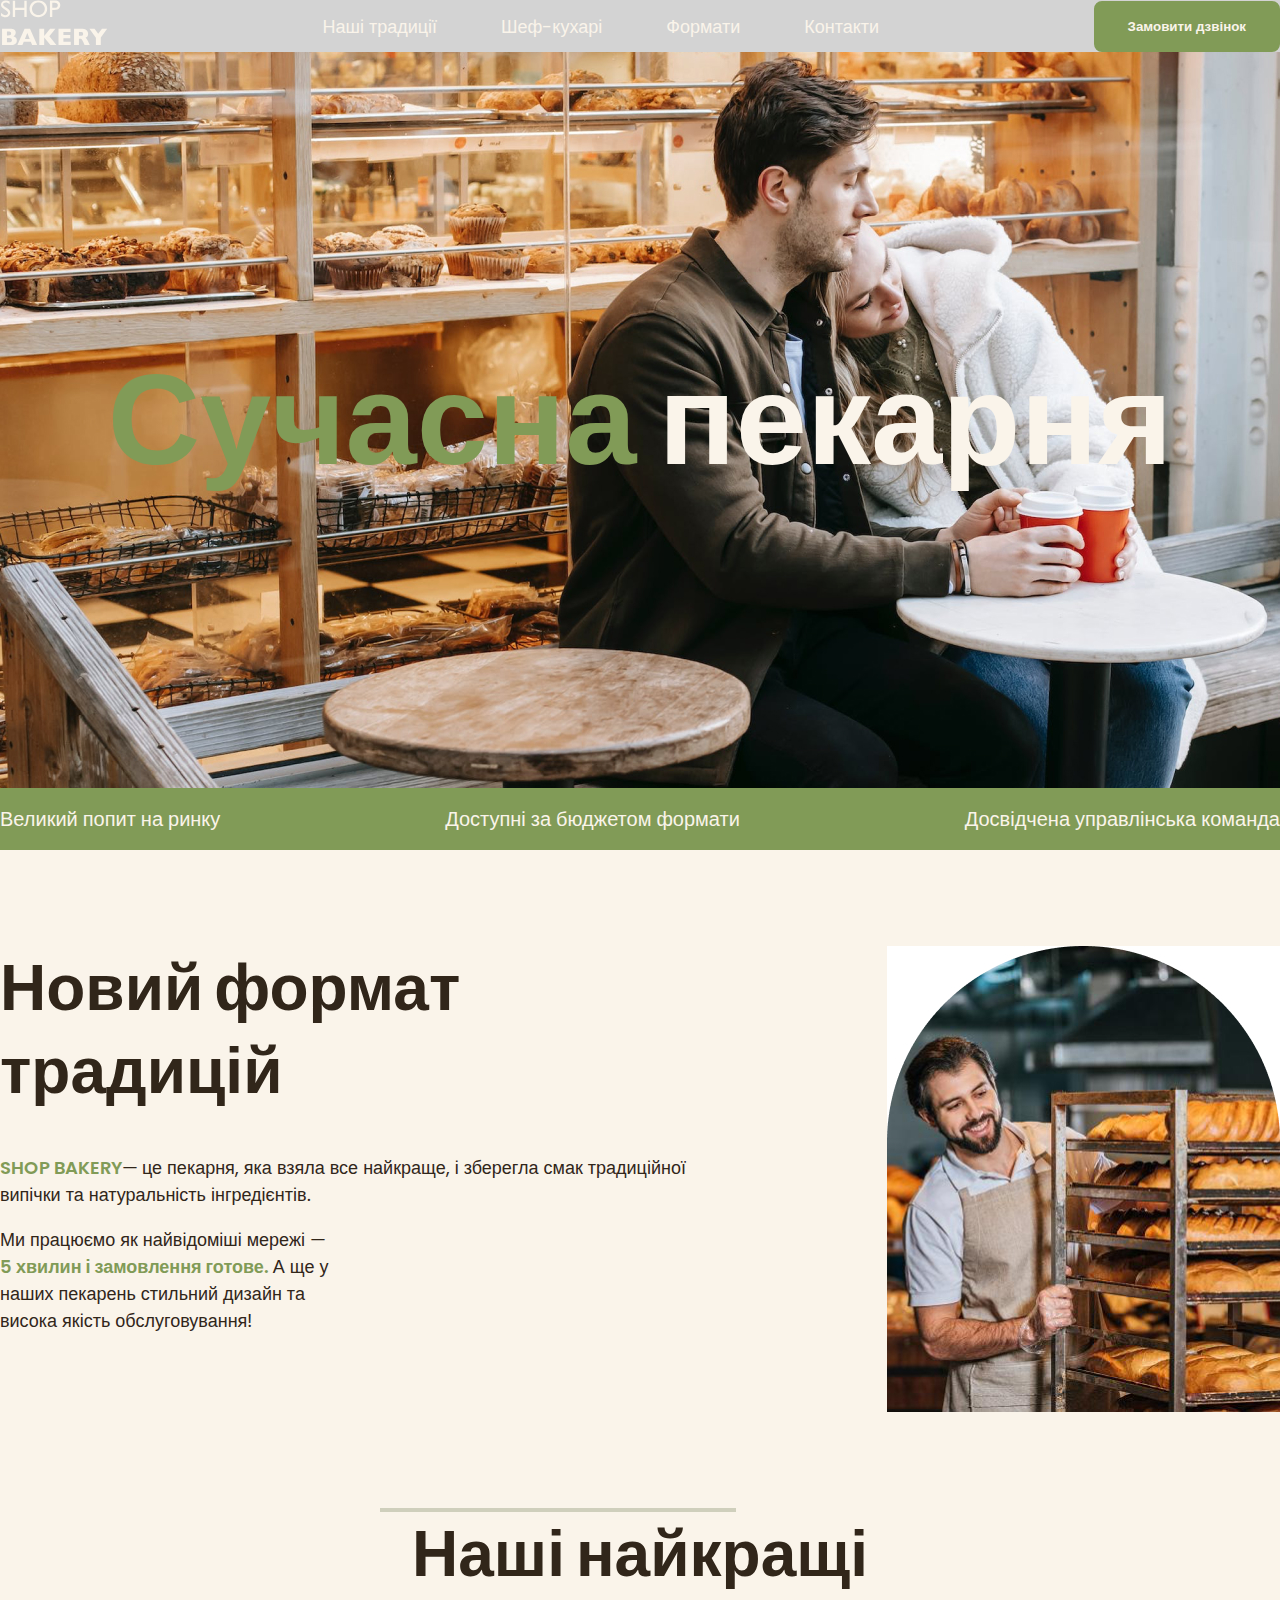
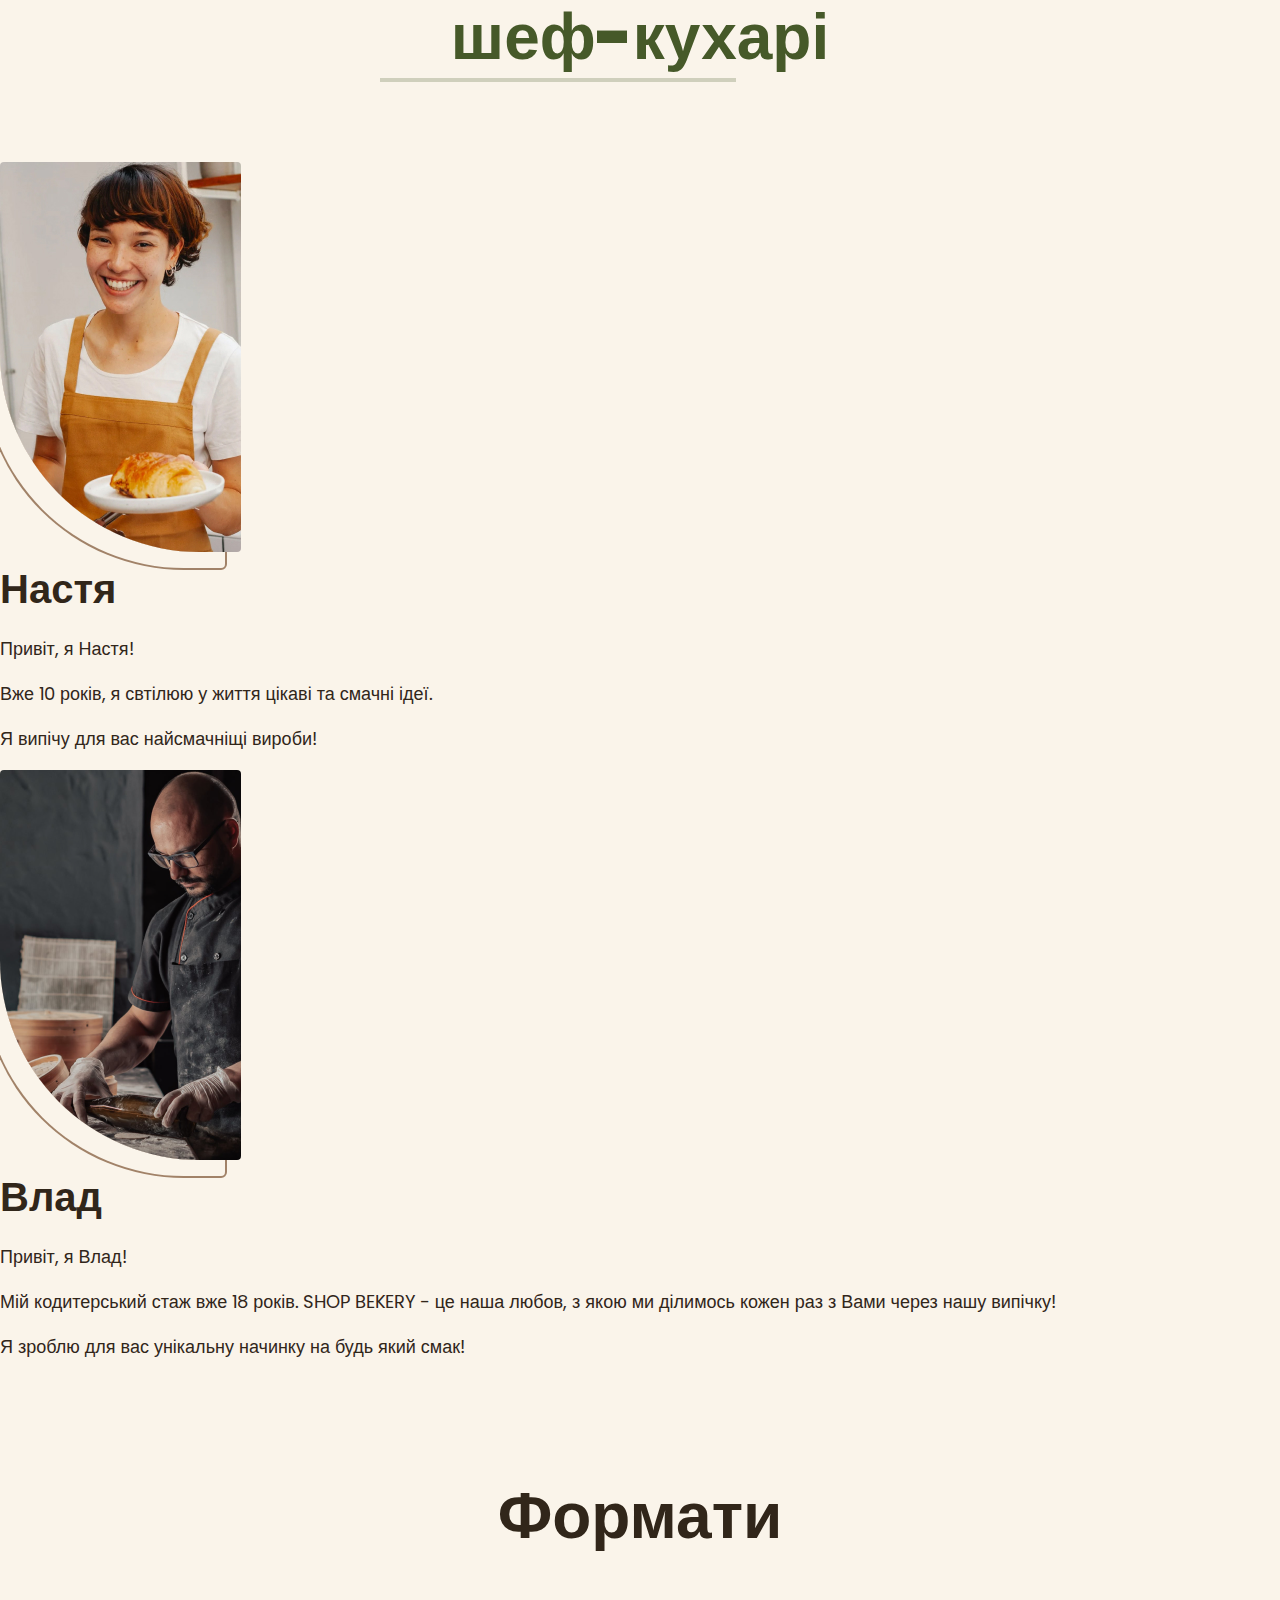
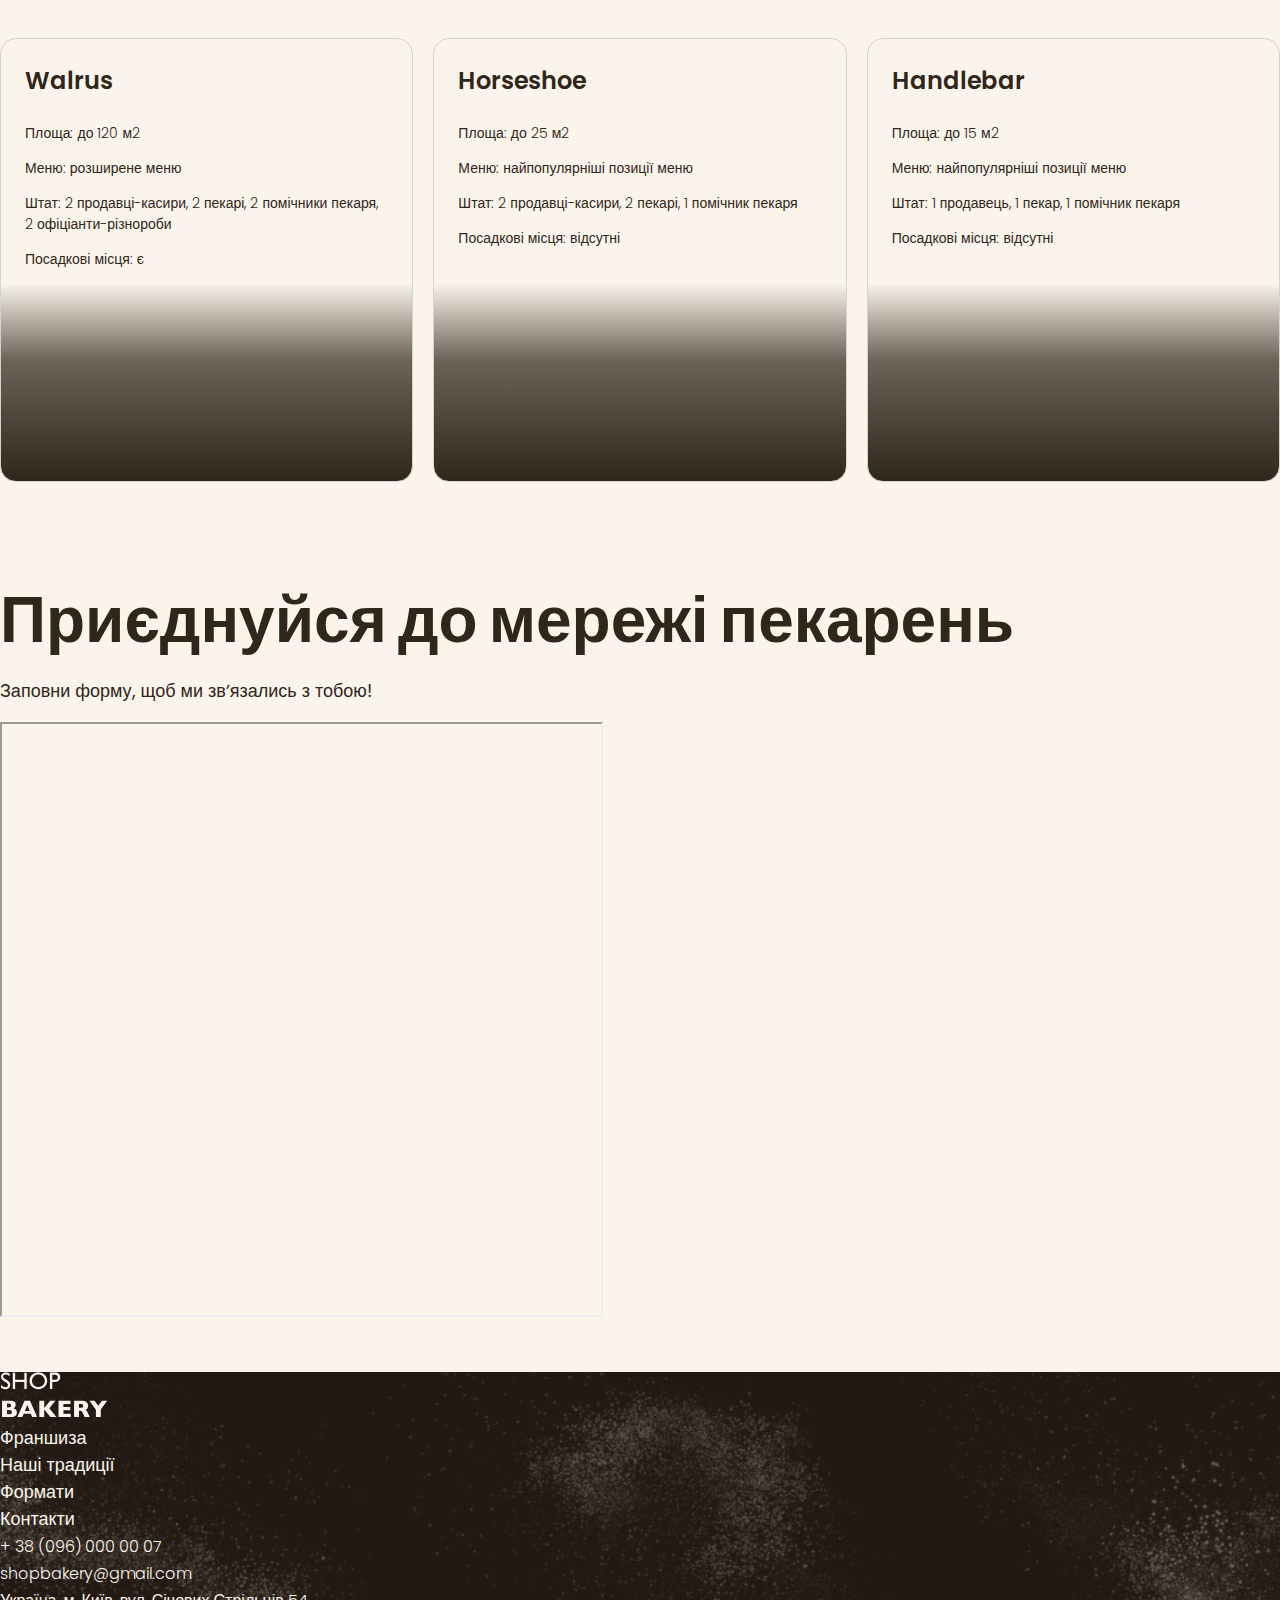
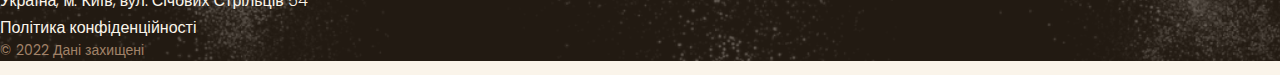
==== commit e103d196: "Lesson 9. Add background, shadow" ====
--- a/index.html
+++ b/index.html
@@ -87,12 +87,17 @@
 
       <section class="section" id="chefs-sections">
         <div class="container">
-          <h2 class="chefs-title section-title">
+          <h2 class="chefs-title section-title centered">
             Наші найкращі <span class="accent">шеф-кухарі</span>
           </h2>
           <ul>
             <li>
               <article>
+                <img
+                  class="chef-photo"
+                  src="./images/nastya-chef.jpg"
+                  alt="Nastya chef"
+                />
                 <h3 class="chef-title">Настя</h3>
                 <p>Привіт, я Настя!</p>
                 <p>Вже 10 років, я свтілюю у життя цікаві та смачні ідеї.</p>
@@ -101,6 +106,11 @@
             </li>
             <li>
               <article>
+                <img
+                  class="chef-photo"
+                  src="./images/vlad-chef.png"
+                  alt="Vlad chef"
+                />
                 <h3 class="chef-title">Влад</h3>
                 <p>Привіт, я Влад!</p>
                 <p>
@@ -116,7 +126,7 @@
 
       <section class="section" id="formats-section">
         <div class="container">
-          <h2 class="formats-title section-title">Формати</h2>
+          <h2 class="formats-title section-title centered">Формати</h2>
           <ul class="formats-list">
             <li class="formats-item">
               <article class="format-card">
@@ -176,7 +186,7 @@
       </section>
     </main>
 
-    <footer>
+    <footer class="footer">
       <div class="container">
         <nav>
           <a href="#">
--- a/css/styles.css
+++ b/css/styles.css
@@ -26,8 +26,10 @@
 :root {
   --color-primary-dark: #31261a;
   --color-primary-light: #faf4ea;
+  --color-secondary-dark: #a18268;
   --color-brand-dark: #465929;
-  --color-brand-light: #819b57;
+  --color-brand-normal: #819b57;
+  --color-brand-light: #cfcfbc;
 }
 
 /* Base */
@@ -37,6 +39,7 @@
 
 body {
   color: var(--color-primary-dark);
+  background-color: var(--color-primary-light);
   font-family: 'Poppins', sans-serif;
   font-size: 18px;
   font-weight: 400;
@@ -88,8 +91,8 @@
   padding: 16px 32px;
   color: var(--color-primary-light);
   font-weight: 600;
-  background-color: var(--color-brand-light);
-  border: 2px solid var(--color-brand-light);
+  background-color: var(--color-brand-normal);
+  border: 2px solid var(--color-brand-normal);
   border-radius: 8px;
   cursor: pointer;
 }
@@ -106,12 +109,12 @@
 }
 
 .link:hover {
-  color: var(--color-brand-light);
+  color: var(--color-brand-normal);
 }
 
 /* Heder */
 .header {
-  background-color: lightgray;
+  background-color: lightgray; /* remove */
 }
 .haeder-container {
   display: flex;
@@ -135,7 +138,12 @@
 /* Hero section */
 .hero-section {
   padding: 272px 0;
-}
+  background-image: url('../images/hero-section-background.jpg');
+  background-repeat: no-repeat;
+  background-position: center top;
+  background-size: cover;
+}
+
 .hero-title {
   margin-bottom: 0;
   color: var(--color-primary-light);
@@ -145,13 +153,13 @@
 }
 
 .hero-title .accent {
-  color: var(--color-brand-light);
+  color: var(--color-brand-normal);
 }
 
 /* Advantages section */
 .advantages-section {
   padding: 16px 0;
-  background: var(--color-brand-light);
+  background: var(--color-brand-normal);
 }
 
 .advantages-list {
@@ -171,6 +179,9 @@
   font-weight: 900;
   line-height: 1.3;
 }
+.section-title.centered {
+  text-align: center;
+}
 
 .section-title .accent {
   color: var(--color-brand-dark);
@@ -196,7 +207,7 @@
 }
 
 .traditions-text .brand {
-  color: var(--color-brand-light);
+  color: var(--color-brand-normal);
   font-weight: 600;
 }
 
@@ -210,7 +221,22 @@
 
 /* Chefs section */
 .chefs-title {
-  margin-bottom: 80px;
+  max-width: 520px;
+  margin: 0 auto 80px;
+}
+
+.chefs-title::before,
+.chefs-title::after {
+  display: block;
+  width: 352px;
+  border: 2px solid var(--color-brand-light);
+  content: '';
+}
+
+.chef-photo {
+  border-radius: 4px 4px 4px 200px;
+  box-shadow: -16px 16px 0 0 var(--color-primary-light),
+    -16px 16px 0 2px var(--color-secondary-dark);
 }
 
 .chef-title {
@@ -231,7 +257,14 @@
 }
 
 .format-card {
+  height: 444px;
   padding: 24px;
+  background-image: linear-gradient(
+    180deg,
+    rgba(49, 38, 26, 0) 55.21%,
+    rgba(49, 38, 26, 0.71) 72.92%,
+    var(--color-primary-dark) 100%
+  );
   border: 1px solid lightgray; /*remove*/
   border-radius: 16px;
 }
@@ -263,10 +296,18 @@
 }
 
 .address-link:hover {
-  color: var(--color-brand-light);
+  color: var(--color-brand-normal);
 }
 
 .address-copyright {
   font-size: 14px;
   color: #a18268;
 }
+
+.footer {
+  background-image: url('../images/footer-background.png');
+  background-color: var(--color-primary-dark);
+  background-repeat: no-repeat;
+  background-size: cover;
+  background-position: center;
+}
